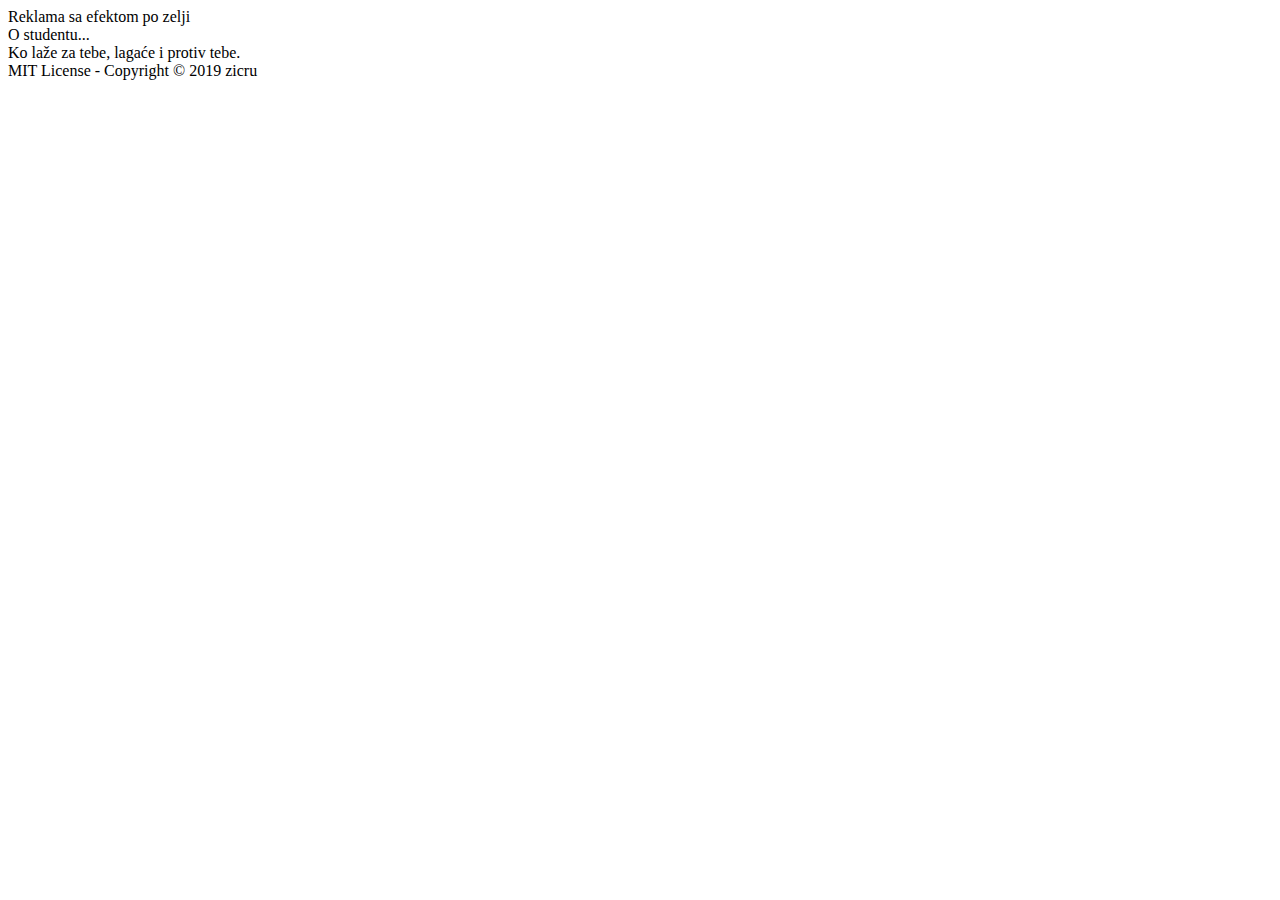
==== index.html @ 58becf96 "Initial file structure, umotvorine logic" ====
<!doctype html>
<html lang="en">
<head>
    <meta charset="UTF-8">
    <meta name="viewport"
          content="width=device-width, user-scalable=no, initial-scale=1.0, maximum-scale=1.0, minimum-scale=1.0">
    <meta http-equiv="X-UA-Compatible" content="ie=edge">
    <title>SKI Projekat</title>
</head>
<body>
    <header>
        Reklama sa efektom po zelji
    </header>
    <section class="about">
        O studentu...
    </section>
    <article class="umotvorine">

    </article>
    <footer>
        MIT License - Copyright &copy; 2019 zicru
    </footer>

    <script src="js/index.js"></script>
</body>
</html>
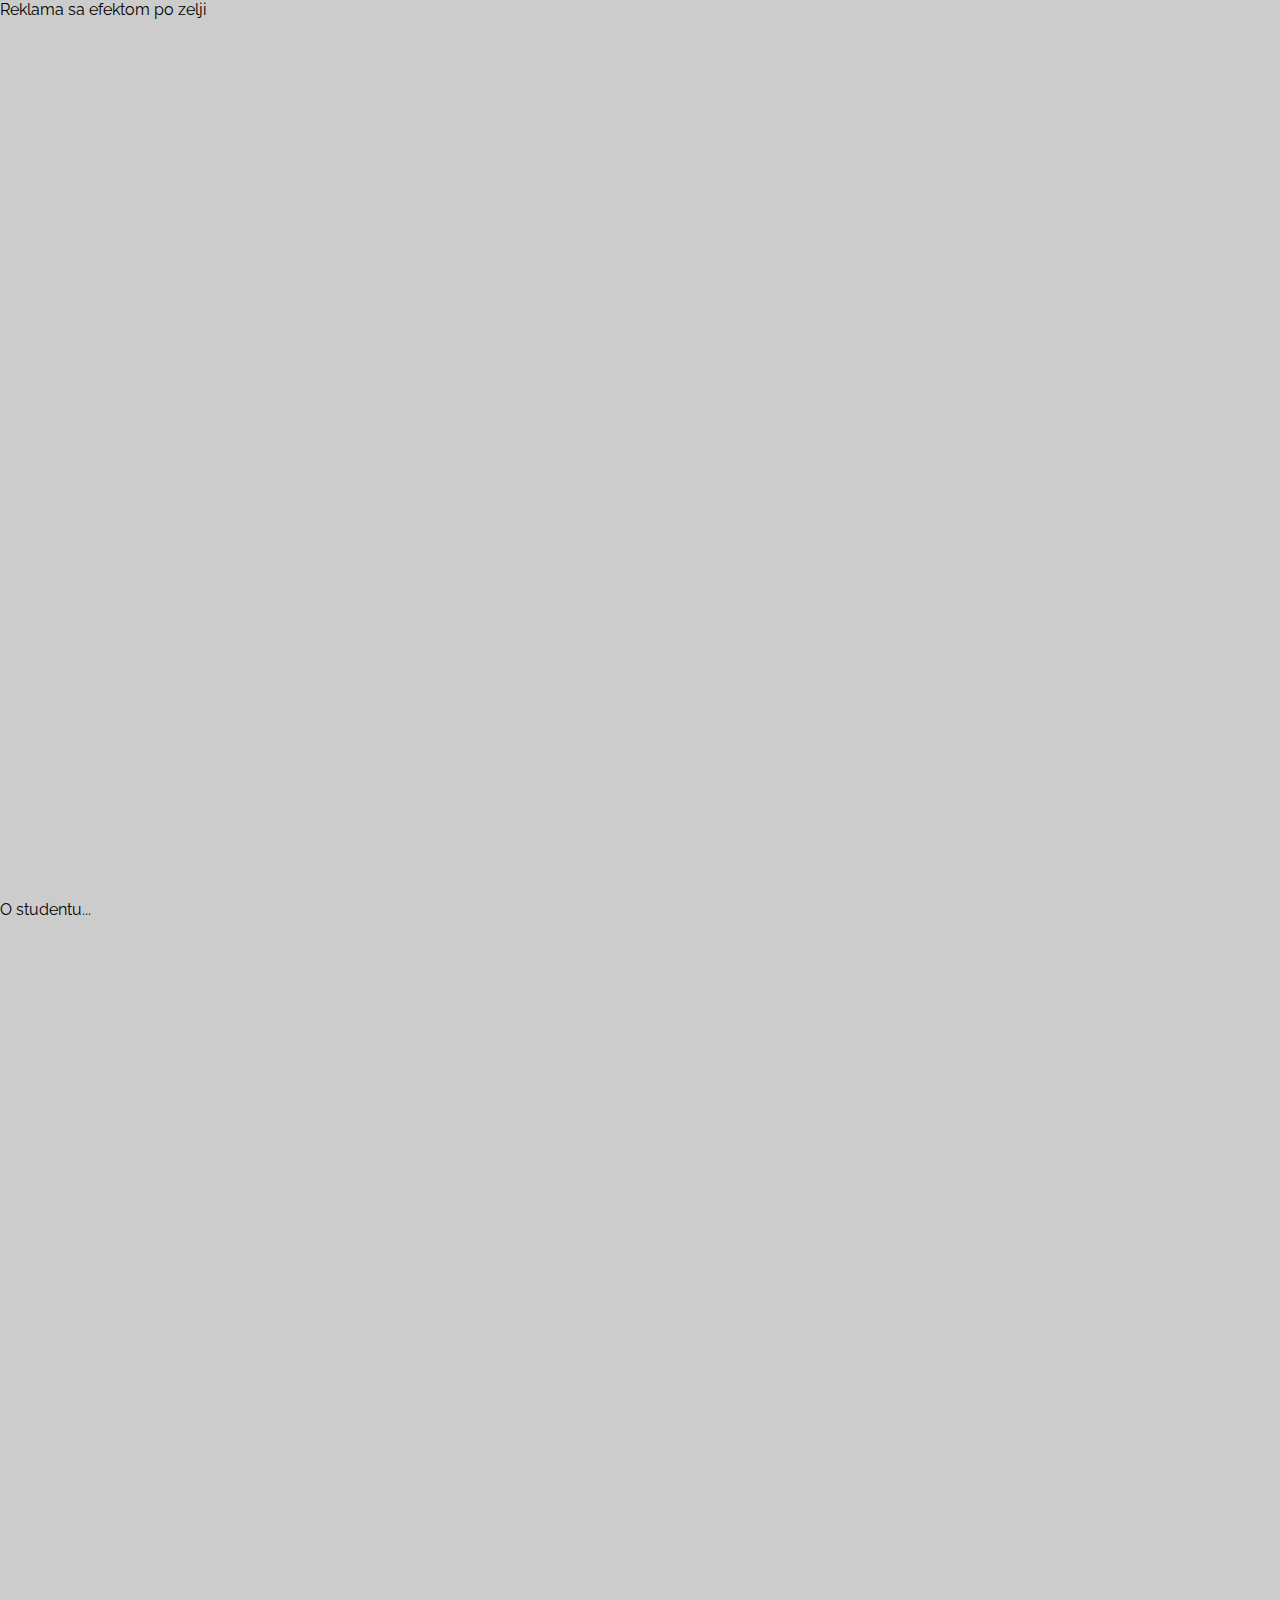
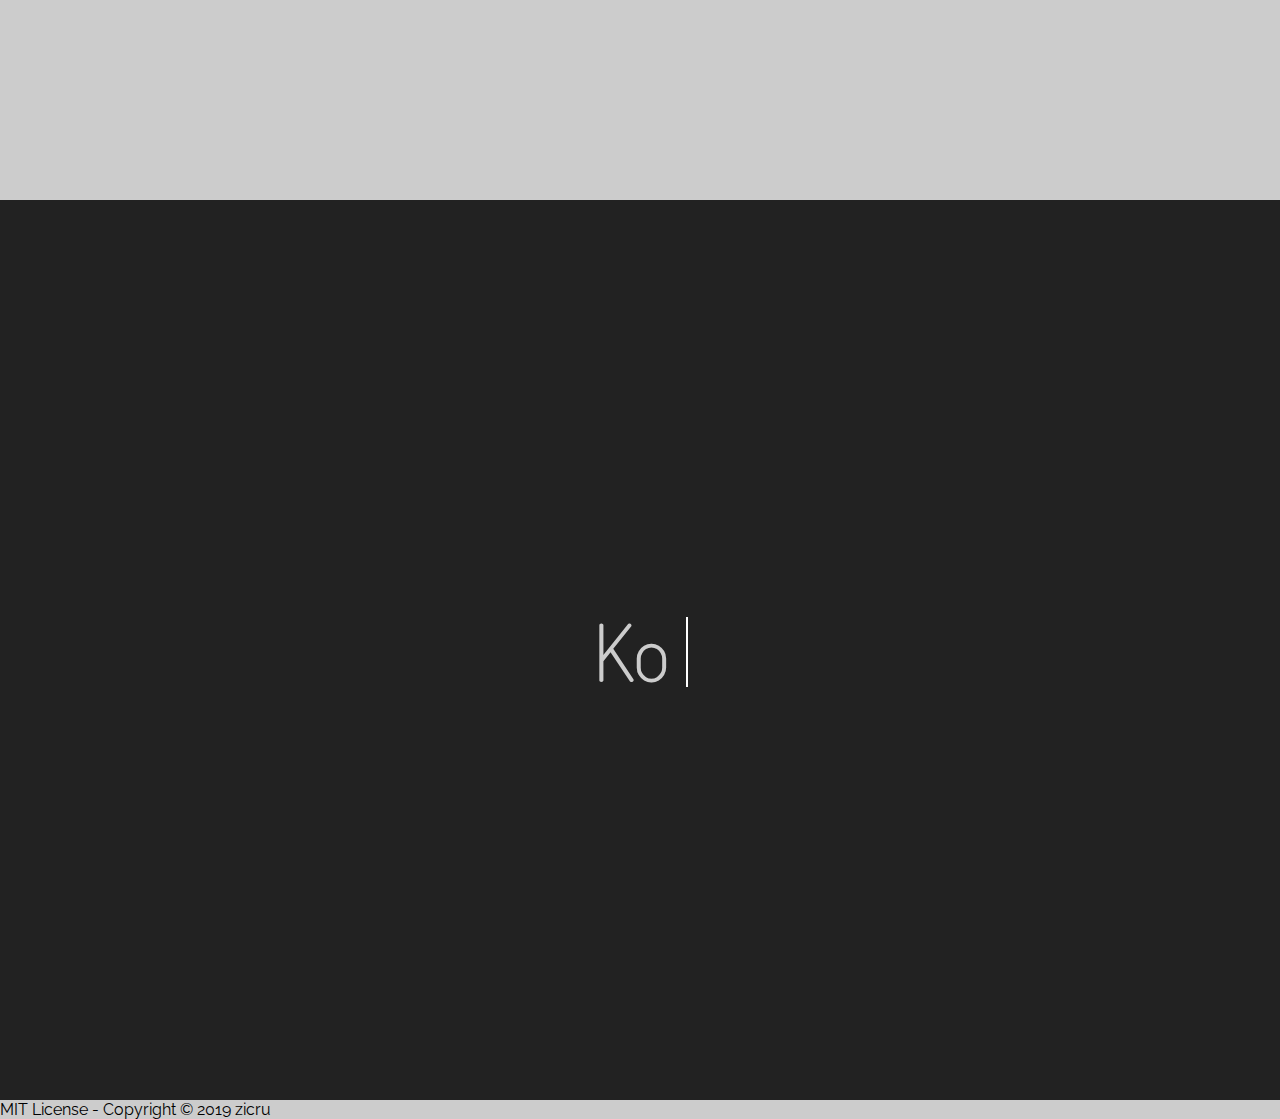
==== commit b55db7b1: "Umotvorine finished for now" ====
--- a/index.html
+++ b/index.html
@@ -6,9 +6,13 @@
           content="width=device-width, user-scalable=no, initial-scale=1.0, maximum-scale=1.0, minimum-scale=1.0">
     <meta http-equiv="X-UA-Compatible" content="ie=edge">
     <title>SKI Projekat</title>
+
+    <link href="https://fonts.googleapis.com/css?family=Dosis:300|Raleway&display=swap" rel="stylesheet">
+
+    <link rel="stylesheet" href="css/main.css">
 </head>
 <body>
-    <header>
+    <header class="header">
         Reklama sa efektom po zelji
     </header>
     <section class="about">
--- a/css/main.css
+++ b/css/main.css
@@ -0,0 +1,117 @@
+html, body {
+    margin: 0;
+    padding: 0;
+    box-sizing: border-box;
+    font-family: 'Raleway', sans-serif;
+    background-color: #cccccc;
+}
+
+*,
+*::before,
+*::after {
+    box-sizing: inherit;
+}
+
+.header,
+.about,
+.umotvorine {
+    height: 100vh;
+}
+
+
+/* UMOTVOINE */
+.umotvorine {
+    display: flex;
+    align-items: center;
+    justify-content: center;
+    background-color: #222222;
+}
+
+.umotvorine-heading {
+    position: relative;
+    text-align: center;
+    font-size: 5em;
+    font-family: 'Dosis', sans-serif;
+    font-weight: 300;
+    width: 100%;
+    color: #ccc;
+    animation: headingEntry 1.5s linear, headingEntry 1s linear reverse;
+    animation-delay: 0s, 9s;
+}
+
+.umotvorine-heading::after {
+    content: " ";
+    position: absolute;
+    left: 0;
+    bottom: -10px;
+    height: 5px;
+    animation: umotvorineLoader 10s linear;
+    background-image: linear-gradient(to right, transparent, #FF7800);
+    border-top-right-radius: 3px;
+    border-bottom-right-radius: 3px;
+}
+
+.typing-indicator {
+    display: inline-block;
+    height: calc(1em - 10px);
+    width: 2px;
+    background-color: #fff;
+
+    position: relative;
+    top: 5px;
+
+    animation: blink 1s linear infinite;
+}
+
+@keyframes blink {
+    0% {
+        opacity: 0;
+    }
+
+    10% {
+        opacity: 1;
+    }
+
+    30% {
+        opacity: 0;
+    }
+
+    100% {
+        opacity: 0;
+    }
+}
+
+@keyframes headingEntry {
+    0% {
+        opacity: 0;
+    }
+
+    100% {
+        opacity: 1;
+    }
+}
+
+@keyframes umotvorineLoader {
+    0% {
+        width: 0;
+    }
+
+    100% {
+        width: 100%;
+    }
+}
+
+
+
+
+
+
+
+
+
+
+
+
+
+
+
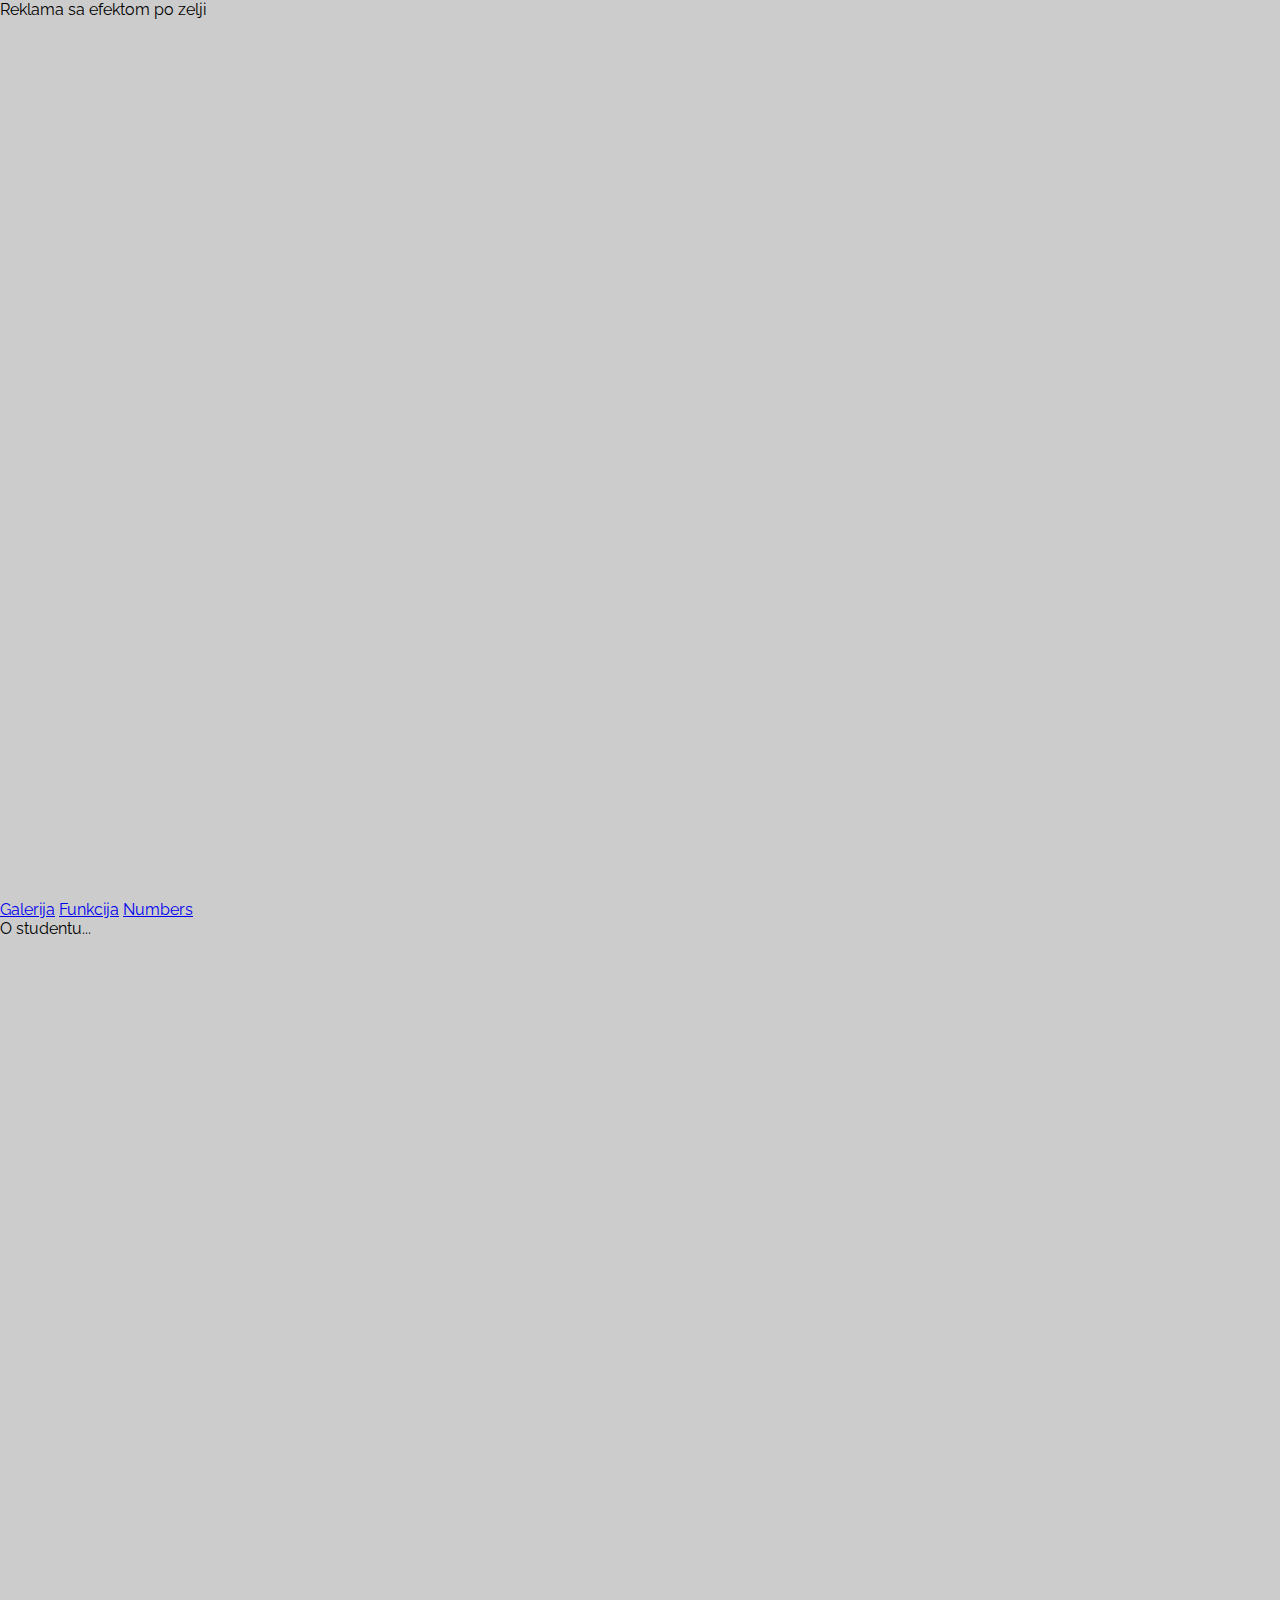
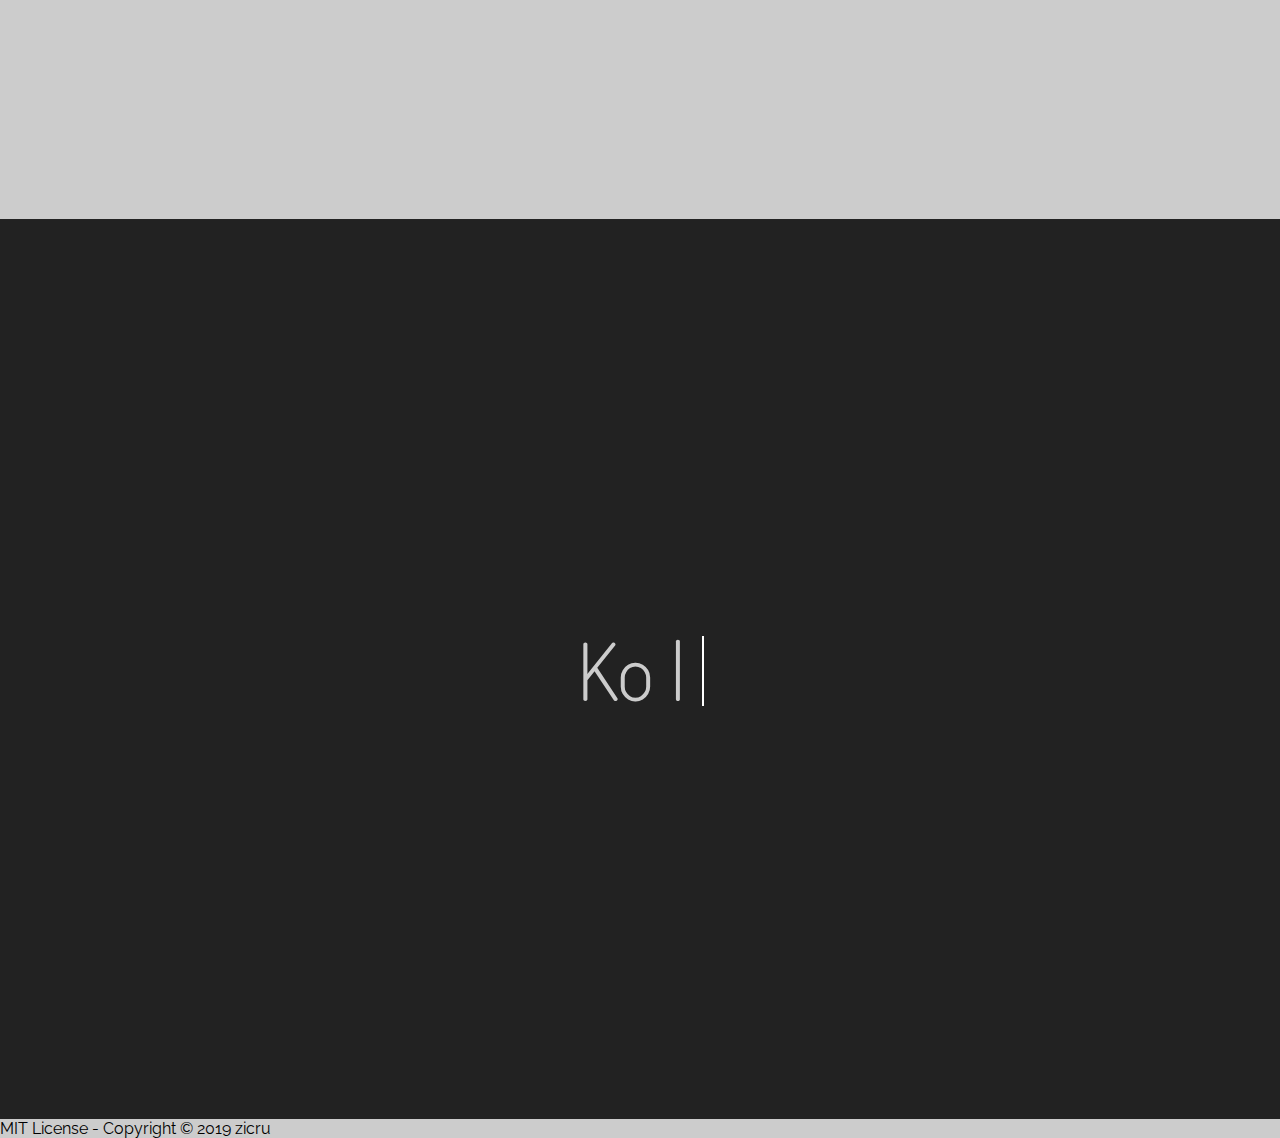
==== commit e15b532f: "Numbers progress" ====
--- a/index.html
+++ b/index.html
@@ -15,6 +15,11 @@
     <header class="header">
         Reklama sa efektom po zelji
     </header>
+    <nav>
+        <a href="pages/gallery.html">Galerija</a>
+        <a href="pages/function.html">Funkcija</a>
+        <a href="pages/numbers.html">Numbers</a>
+    </nav>
     <section class="about">
         O studentu...
     </section>
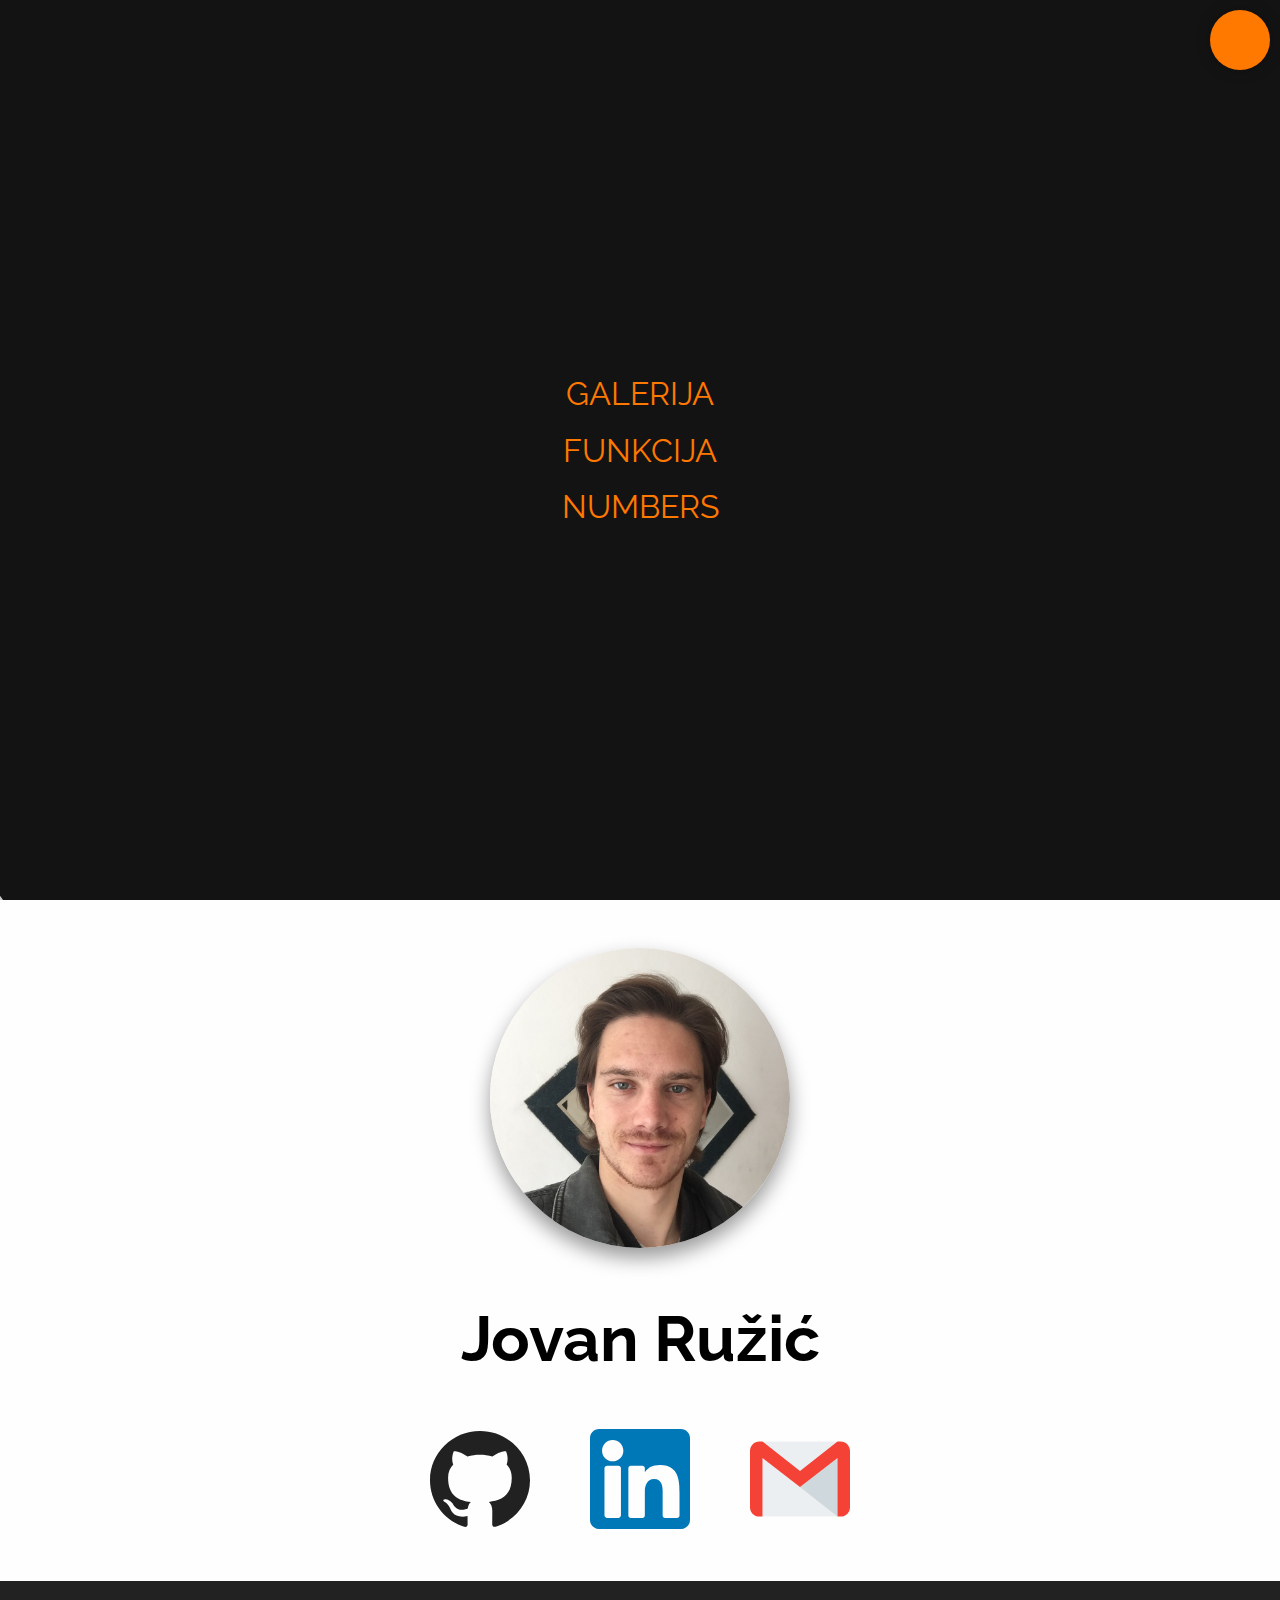
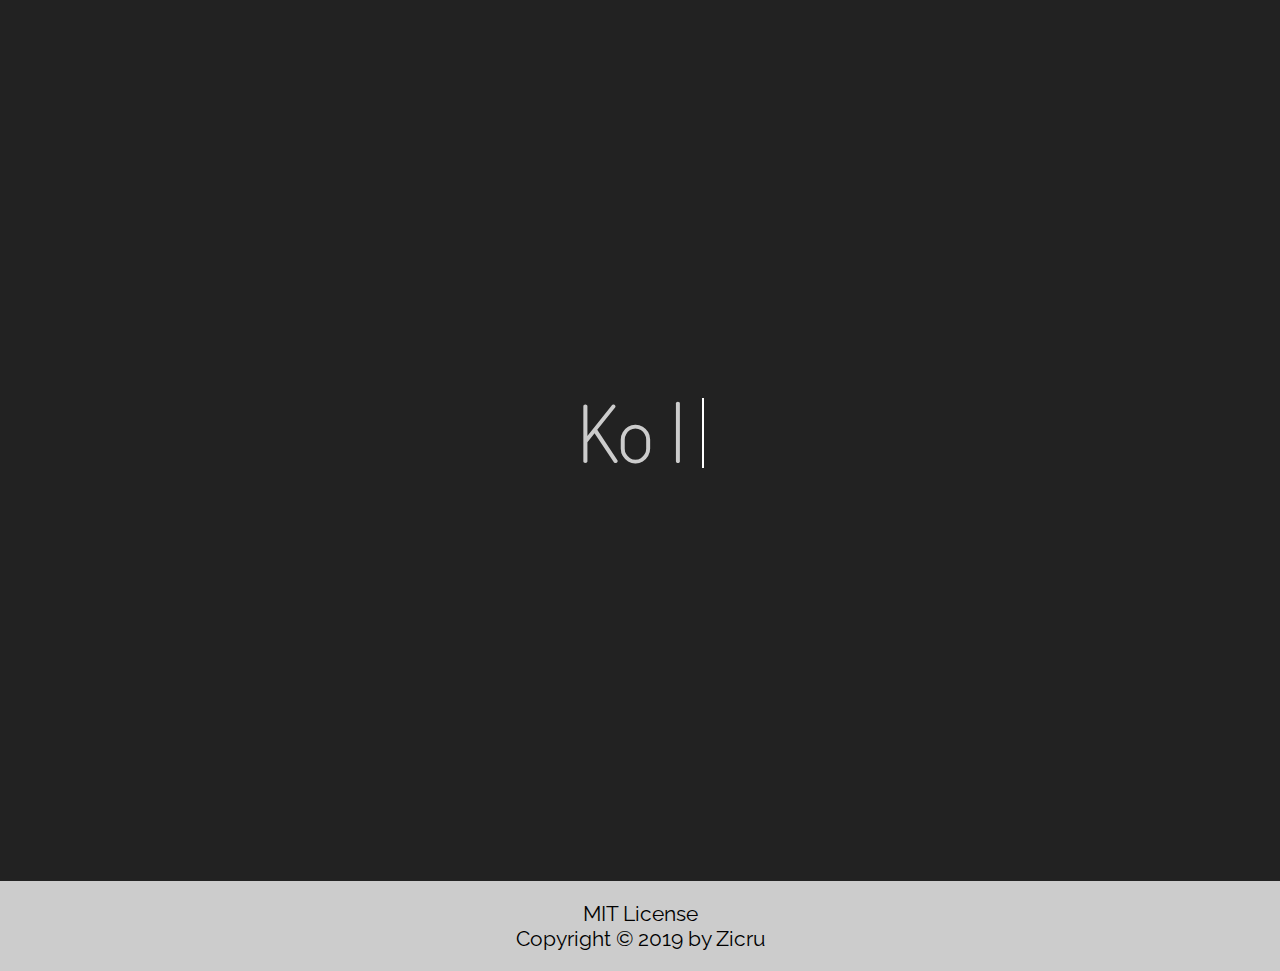
==== commit 2eb6bc06: "Index progress" ====
--- a/index.html
+++ b/index.html
@@ -7,7 +7,7 @@
     <meta http-equiv="X-UA-Compatible" content="ie=edge">
     <title>SKI Projekat</title>
 
-    <link href="https://fonts.googleapis.com/css?family=Dosis:300|Raleway&display=swap" rel="stylesheet">
+    <link href="https://fonts.googleapis.com/css?family=Dosis:300|Raleway:400,700|Bilbo+Swash+Caps&display=swap" rel="stylesheet">
 
     <link rel="stylesheet" href="css/main.css">
 </head>
@@ -15,19 +15,47 @@
     <header class="header">
         Reklama sa efektom po zelji
     </header>
-    <nav>
-        <a href="pages/gallery.html">Galerija</a>
-        <a href="pages/function.html">Funkcija</a>
-        <a href="pages/numbers.html">Numbers</a>
+    <nav class="page-navigation">
+        <div class="toggle active">
+            <div class="line"></div>
+            <div class="line"></div>
+            <div class="line"></div>
+        </div>
+        <div class="nav-menu active">
+            <a href="pages/gallery.html">Galerija</a>
+            <a href="pages/function.html">Funkcija</a>
+            <a href="pages/numbers.html">Numbers</a>
+        </div>
     </nav>
     <section class="about">
-        O studentu...
+        <div class="container">
+            <div class="about-data">
+                <div class="avatar">
+                    <img src="img/IMG_0877.jpeg" alt="" id="avatar">
+                    <div class="hidden">
+                        <p>"Keep calm and use flexbox"</p>
+                    </div>
+                </div>
+                <h2>Jovan Ružić</h2>
+            </div>
+            <div class="about-links">
+                <a href="https://github.com/zicru" target="_blank">
+                    <img src="img/github.svg" alt="">
+                </a>
+                <a href="https://www.linkedin.com/in/jruzic/" target="_blank">
+                    <img src="img/linkedin.svg" alt="">
+                </a>
+                <a href="mailto:ruzicjovan96@gmail.com" target="_blank">
+                    <img src="img/gmail.svg" alt="">
+                </a>
+            </div>
+        </div>
     </section>
     <article class="umotvorine">
 
     </article>
     <footer>
-        MIT License - Copyright &copy; 2019 zicru
+        MIT License <br> Copyright &copy; 2019 by Zicru
     </footer>
 
     <script src="js/index.js"></script>
--- a/css/main.css
+++ b/css/main.css
@@ -63,6 +63,157 @@
     animation: blink 1s linear infinite;
 }
 
+/* ABOUT ( "STUDENT" (lol) )*/
+.about {
+    background-color: #fefefe;
+    height: unset;
+    padding: 3em;
+}
+
+.about-data {
+    display: flex;
+    flex-direction: column;
+    align-items: center;
+}
+
+.about-data .avatar {
+    perspective: 1200px;
+    position: relative;
+
+    width: 300px;
+    height: 300px;
+
+    box-shadow: 0 10px 20px 0 rgba(0,0,0,.4);
+    border-radius: 50%;
+
+    cursor: pointer;
+}
+
+.about-data .hidden {
+    position: absolute;
+    top: 0;
+    left: 0;
+    width: 100%;
+    height: 100%;
+    display: flex;
+    align-items: center;
+    justify-content: center;
+    padding: 3em;
+    z-index: 1;
+}
+
+.hidden p {
+    text-align: center;
+    font-size: 2.6em;
+    font-family: 'Bilbo Swash Caps', cursive;
+}
+
+.about-data img {
+    position: relative;
+    width: 100%;
+    height: 100%;
+    object-fit: cover;
+    border-radius: 50%;
+    transition: all .7s ease-out;
+    transform-origin: left center;
+    z-index: 2;
+    backface-visibility: hidden;
+}
+
+.about-data .avatar:hover img {
+    transform: rotateY(-79deg);
+}
+
+
+.about-data h2 {
+    font-size: 4em;
+    font-weight: 700;
+}
+
+.about-links {
+    display: flex;
+    justify-content: center;
+}
+
+.about-links a {
+    text-decoration: none;
+    outline: none;
+    margin: 0 30px;
+}
+
+.about-links img {
+    width: 100px;
+    height: 100px;
+    transition: all .1s ease-out;
+}
+
+.about-links a:hover img {
+    transform: scale(1.1);
+}
+
+/* NAVIGATION */
+
+.nav-menu {
+    position: fixed;
+    top: 0;
+    left: 0;
+    width: 100%;
+    height: 100vh;
+    clip-path: circle(0% at 100% 0);
+    transition: all .6s ease-in-out;
+
+    display: flex;
+    flex-direction: column;
+    align-items: center;
+    justify-content: center;
+    background-color: #131313;
+
+    z-index: 1000;
+}
+
+.nav-menu.active {
+    clip-path: circle(141.2% at 100% 0);
+}
+
+.nav-menu a {
+    font-size: 2em;
+    text-transform: uppercase;
+    text-decoration: none;
+    color: #FF7800;
+    padding: .3em;
+
+    transition: all .2s ease-out;
+}
+
+.nav-menu a:hover {
+    transform: scale(1.3);
+}
+
+.page-navigation .toggle {
+    width: 60px;
+    height: 60px;
+    background-color: #FF7800;
+    border-radius: 50%;
+    box-shadow: 0 0 15px 0 rgba(0,0,0,.2);
+
+    position: fixed;
+    top: 10px;
+    right: 10px;
+
+    cursor: pointer;
+    z-index: 1001;
+}
+
+/* FOOTER */
+
+footer {
+    display: flex;
+    justify-content: center;
+    padding: 20px 0;
+    font-size: 1.3em;
+    text-align: center;
+}
+
 @keyframes blink {
     0% {
         opacity: 0;
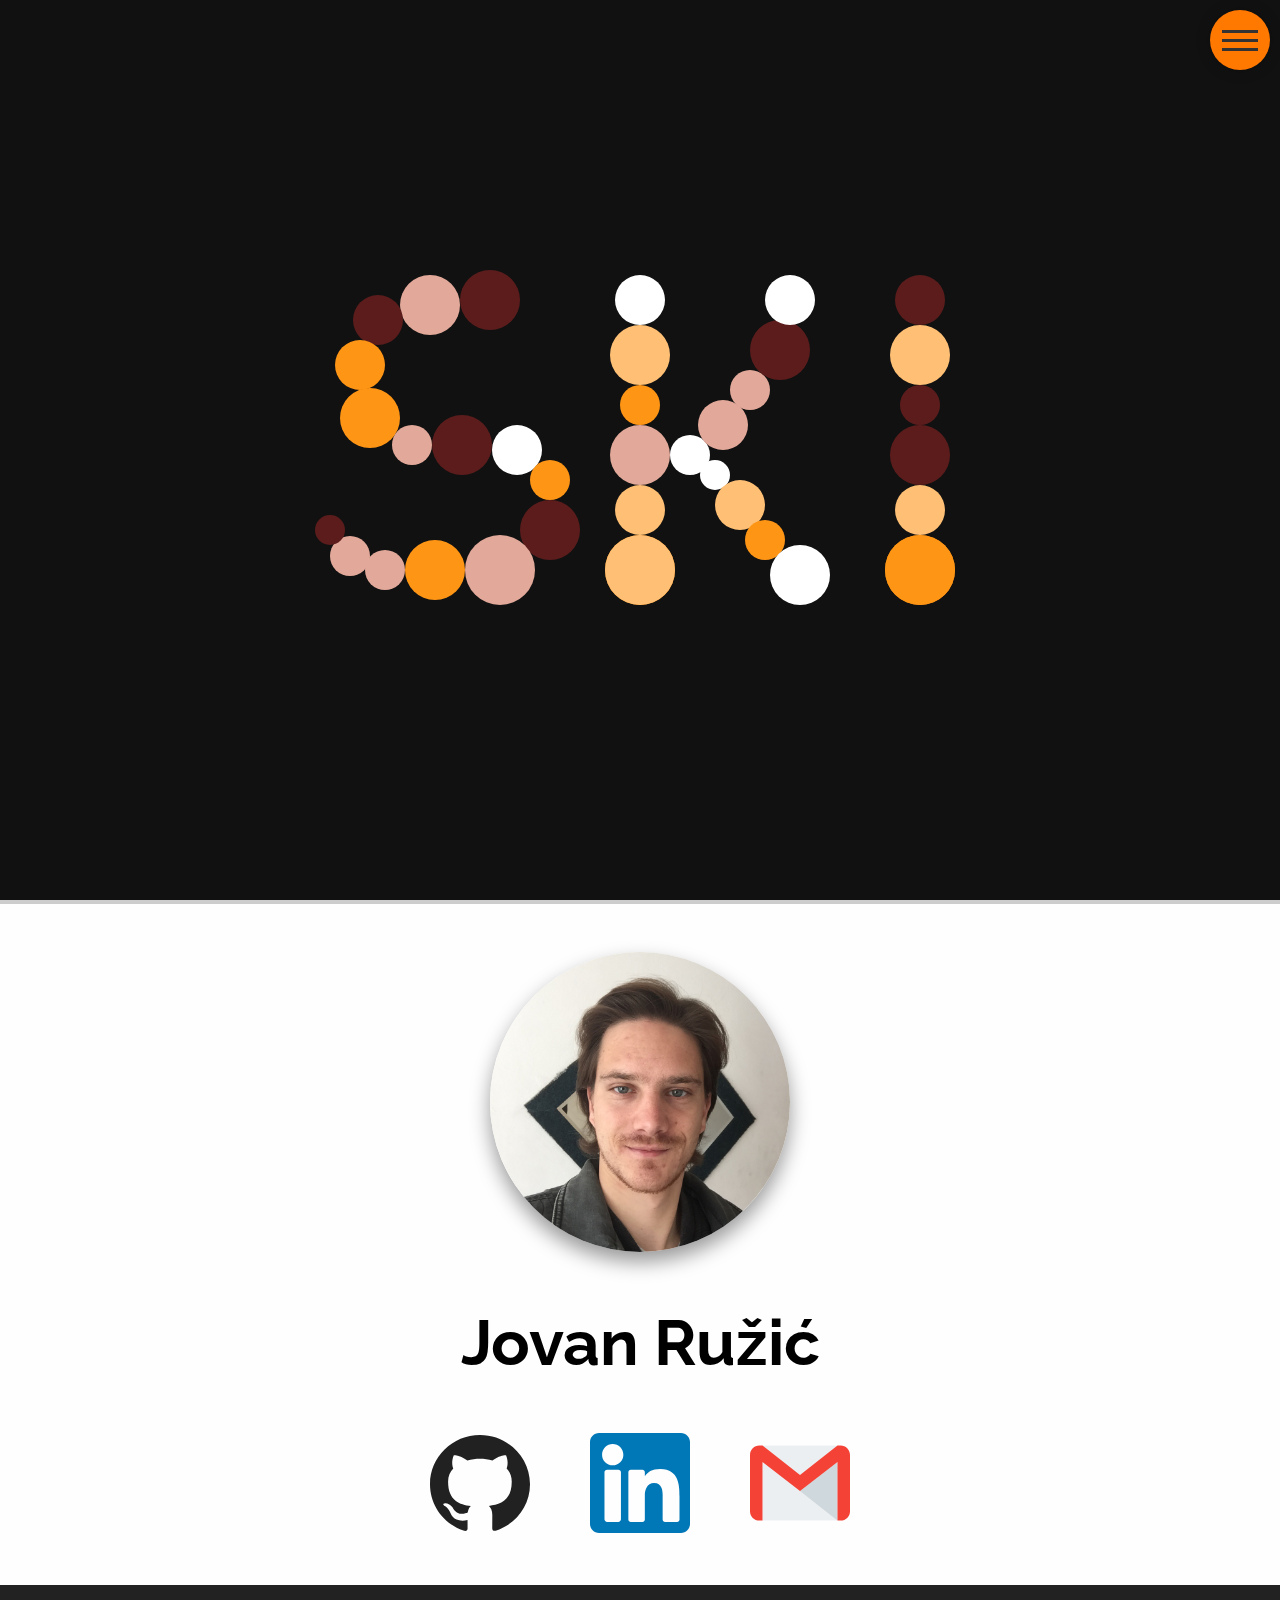
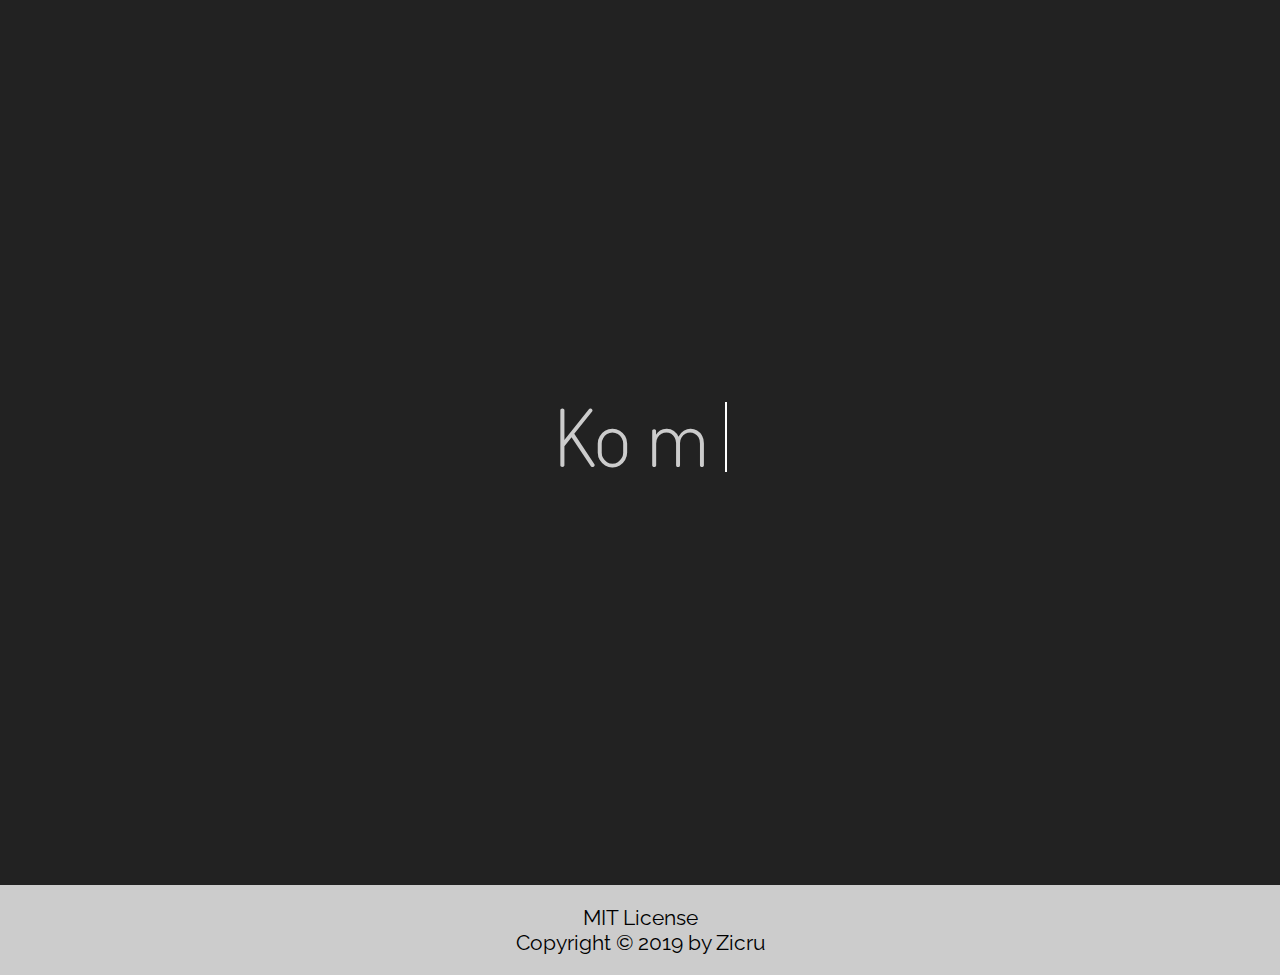
==== commit 3f536670: "Index done + Started gallery" ====
--- a/index.html
+++ b/index.html
@@ -12,16 +12,16 @@
     <link rel="stylesheet" href="css/main.css">
 </head>
 <body>
-    <header class="header">
-        Reklama sa efektom po zelji
-    </header>
+    <canvas class="header">
+        Your browser doesn't support canvas!
+    </canvas>
     <nav class="page-navigation">
-        <div class="toggle active">
+        <div class="toggle">
             <div class="line"></div>
             <div class="line"></div>
             <div class="line"></div>
         </div>
-        <div class="nav-menu active">
+        <div class="nav-menu">
             <a href="pages/gallery.html">Galerija</a>
             <a href="pages/function.html">Funkcija</a>
             <a href="pages/numbers.html">Numbers</a>
@@ -59,5 +59,6 @@
     </footer>
 
     <script src="js/index.js"></script>
+    <script src="js/header.js"></script>
 </body>
 </html>--- a/css/main.css
+++ b/css/main.css
@@ -4,6 +4,7 @@
     box-sizing: border-box;
     font-family: 'Raleway', sans-serif;
     background-color: #cccccc;
+    overflow-x: hidden;
 }
 
 *,
@@ -18,6 +19,12 @@
     height: 100vh;
 }
 
+/* HEADER */
+
+.header {
+    overflow: hidden;
+    background-color: #111111;
+}
 
 /* UMOTVOINE */
 .umotvorine {
@@ -202,6 +209,33 @@
 
     cursor: pointer;
     z-index: 1001;
+
+    display: flex;
+    flex-direction: column;
+    align-items: center;
+    justify-content: center;
+
+    overflow: hidden;
+}
+
+.page-navigation .toggle .line {
+    height: 3px;
+    width: 60%;
+    background-color: #333;
+    margin: 3px 0;
+    position: relative;
+    transform-origin: center;
+    transition: all .3s ease-in-out;
+}
+
+.page-navigation .toggle.active .line:first-child {
+    transform: translateY(9px) rotateZ(45deg);
+}
+.page-navigation .toggle.active .line:last-child {
+    transform: translateY(-9px) rotateZ(-45deg);
+}
+.page-navigation .toggle.active .line:nth-child(2) {
+    transform: translateX(100px);
 }
 
 /* FOOTER */
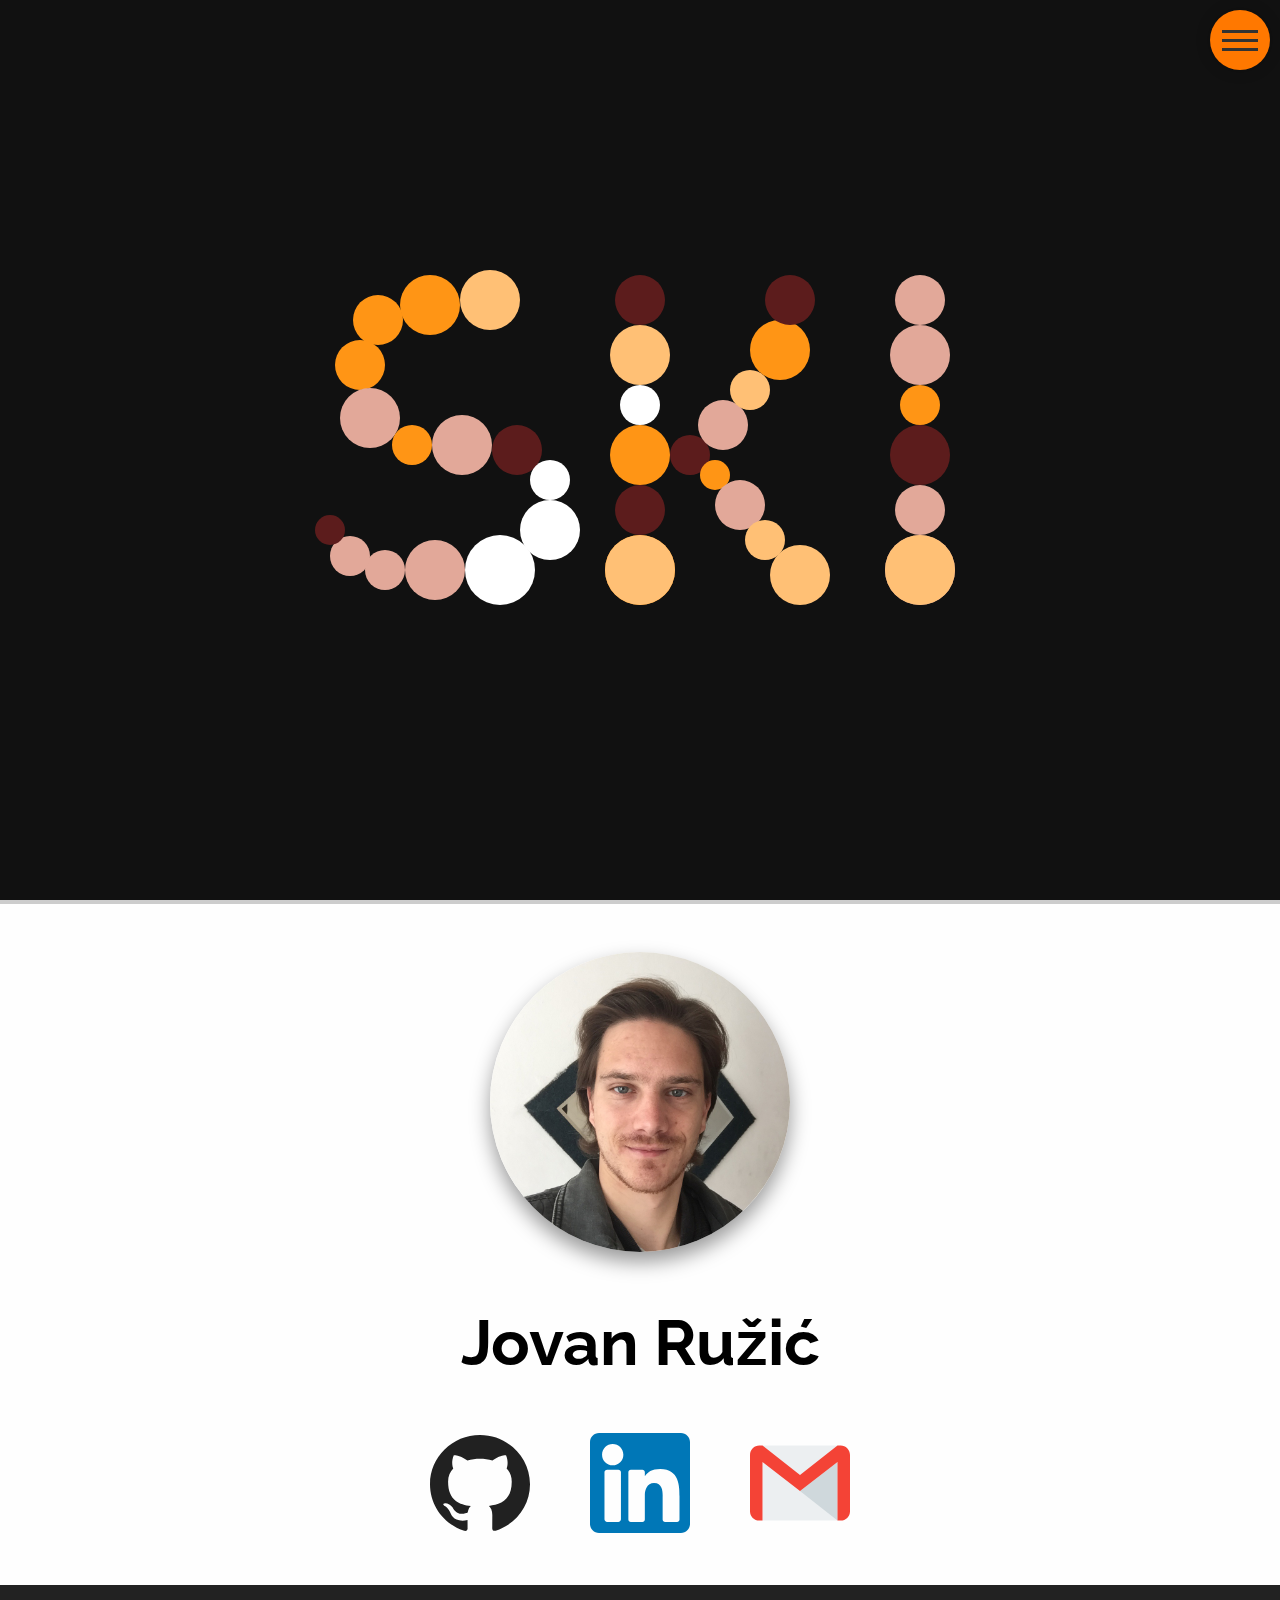
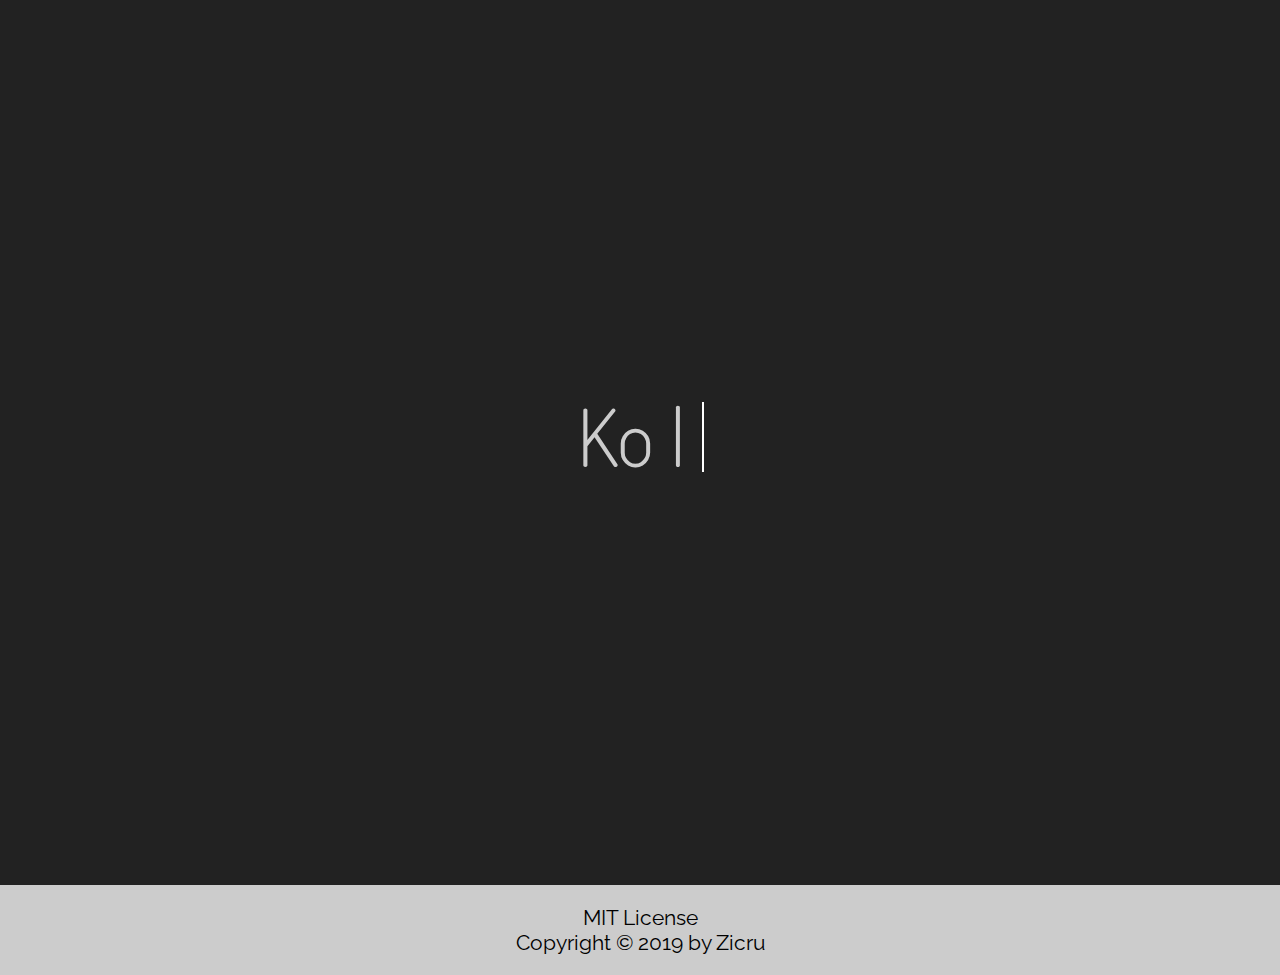
==== commit 358fb2fb: "Gallery done, started work on ordering" ====
--- a/index.html
+++ b/index.html
@@ -22,9 +22,10 @@
             <div class="line"></div>
         </div>
         <div class="nav-menu">
+            <a href="index.html">Početna</a>
             <a href="pages/gallery.html">Galerija</a>
-            <a href="pages/function.html">Funkcija</a>
-            <a href="pages/numbers.html">Numbers</a>
+            <a href="pages/ordering.html">Poručivanje hrane</a>
+            <a href="pages/numbers.html">Brojevi</a>
         </div>
     </nav>
     <section class="about">
@@ -58,6 +59,7 @@
         MIT License <br> Copyright &copy; 2019 by Zicru
     </footer>
 
+    <script src="js/common.js"></script>
     <script src="js/index.js"></script>
     <script src="js/header.js"></script>
 </body>
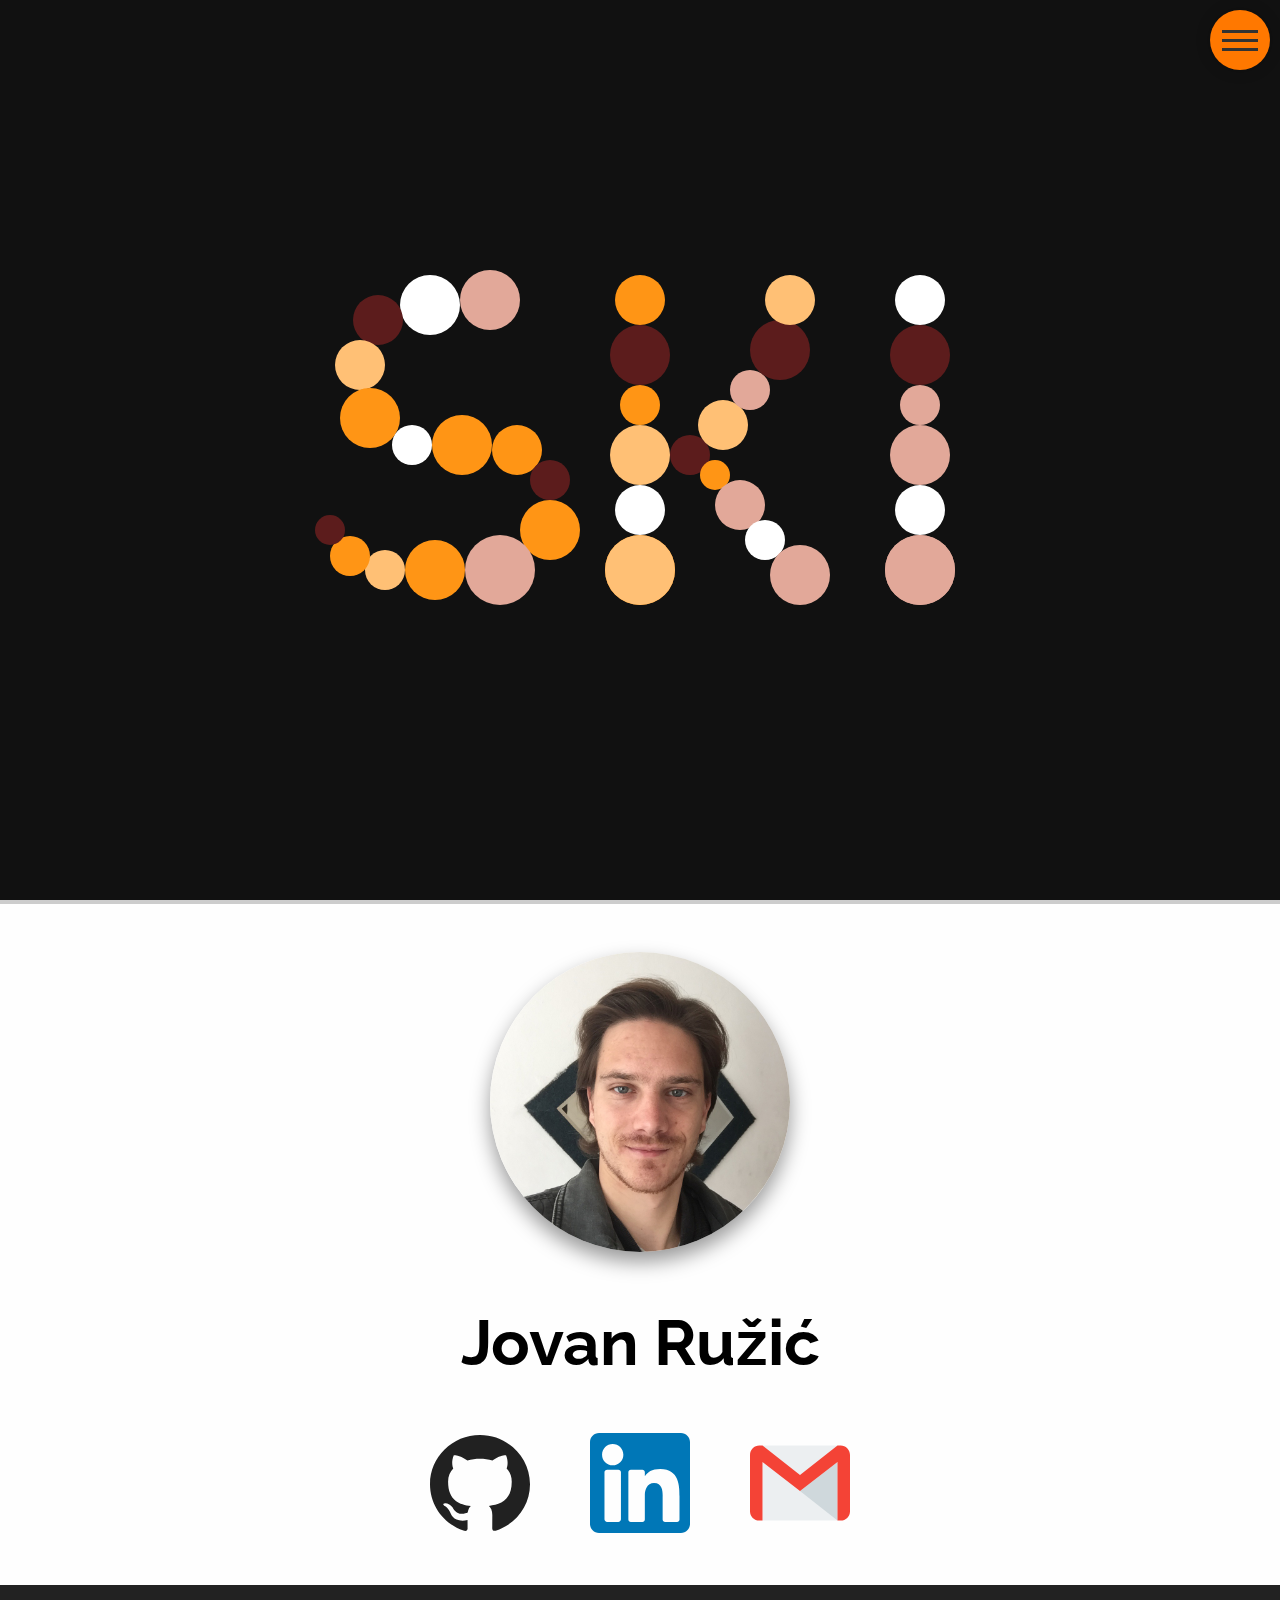
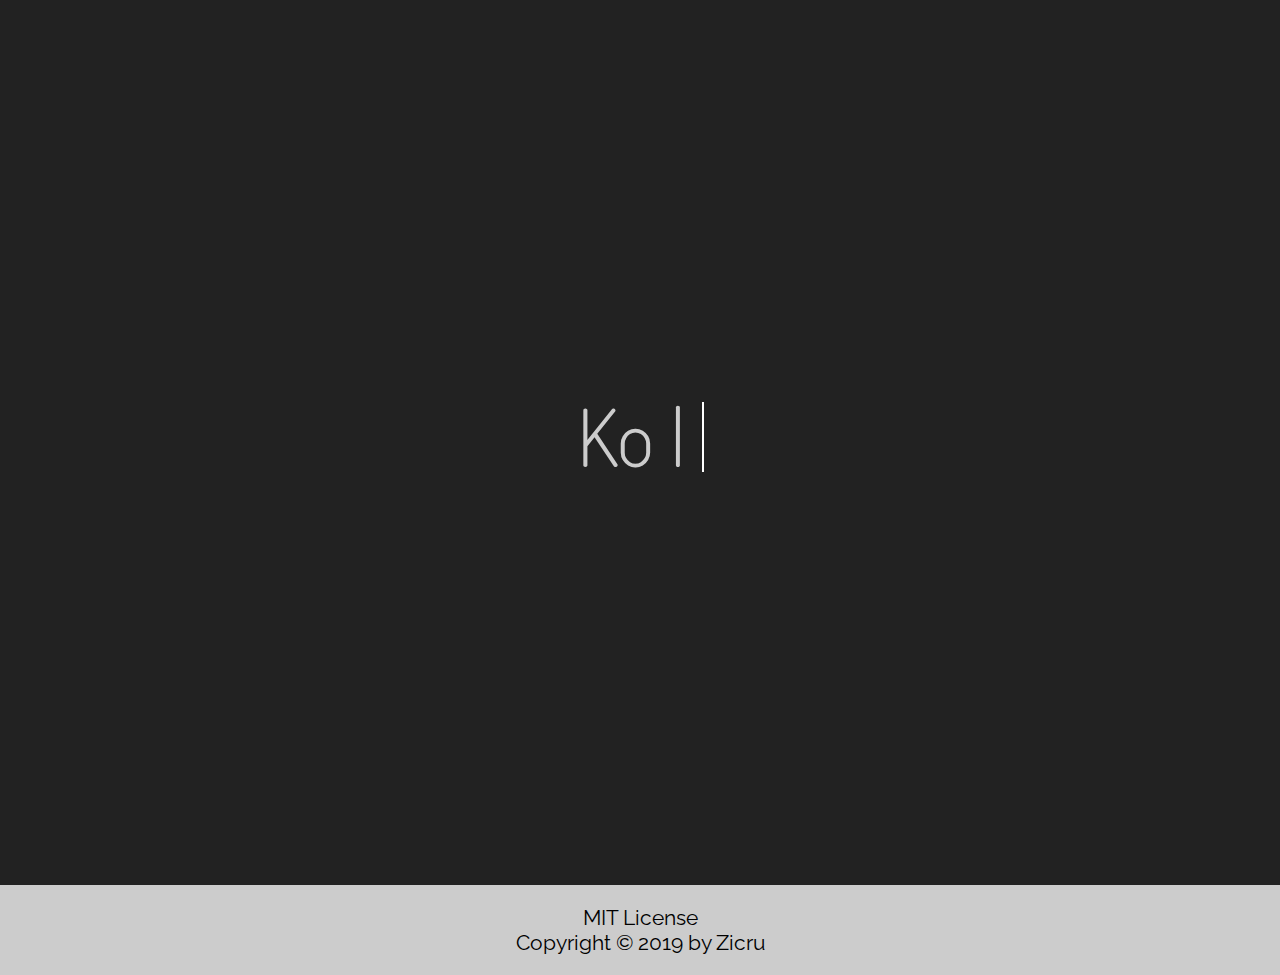
==== commit 40d5aec1: "CSS File structure modifications" ====
--- a/index.html
+++ b/index.html
@@ -9,7 +9,8 @@
 
     <link href="https://fonts.googleapis.com/css?family=Dosis:300|Raleway:400,700|Bilbo+Swash+Caps&display=swap" rel="stylesheet">
 
-    <link rel="stylesheet" href="css/main.css">
+    <link rel="stylesheet" href="css/common.css">
+    <link rel="stylesheet" href="css/index.css">
 </head>
 <body>
     <canvas class="header">
--- a/css/common.css
+++ b/css/common.css
@@ -0,0 +1,127 @@
+
+/* GENERAL STYLES */
+
+html, body {
+    margin: 0;
+    padding: 0;
+    box-sizing: border-box;
+    font-family: 'Raleway', sans-serif;
+    background-color: #cccccc;
+    overflow-x: hidden;
+}
+
+*,
+*::before,
+*::after {
+    box-sizing: inherit;
+}
+
+
+/* MODAL STYLES */
+
+.modal {
+    position: fixed;
+    top: 0;
+    left: 0;
+    width: 100%;
+    height: 100%;
+    background-color: transparent;
+
+    display: none;
+    align-items: center;
+    justify-content: center;
+
+    font-size: 2em;
+}
+
+.modal.active {
+    display: flex;
+}
+
+.modal-content {
+    background-color: #fff;
+    border-radius: 20px;
+    padding: 1em 2em;
+    box-shadow: 0 0 20px 5px rgba(0,0,0,.2);
+}
+
+
+/* NAVIGATION STYLES */
+
+.nav-menu {
+    position: fixed;
+    top: 0;
+    left: 0;
+    width: 100%;
+    height: 100vh;
+    clip-path: circle(0% at 100% 0);
+    transition: all .6s ease-in-out;
+
+    display: flex;
+    flex-direction: column;
+    align-items: center;
+    justify-content: center;
+    background-color: #131313;
+
+    z-index: 1000;
+}
+
+.nav-menu.active {
+    clip-path: circle(141.2% at 100% 0);
+}
+
+.nav-menu a {
+    font-size: 2em;
+    text-transform: uppercase;
+    text-decoration: none;
+    color: #FF7800;
+    padding: .3em;
+
+    transition: all .2s ease-out;
+}
+
+.nav-menu a:hover {
+    transform: scale(1.3);
+}
+
+.page-navigation .toggle {
+    width: 60px;
+    height: 60px;
+    background-color: #FF7800;
+    border-radius: 50%;
+    box-shadow: 0 0 15px 0 rgba(0,0,0,.2);
+
+    position: fixed;
+    top: 10px;
+    right: 10px;
+
+    cursor: pointer;
+    z-index: 1001;
+
+    display: flex;
+    flex-direction: column;
+    align-items: center;
+    justify-content: center;
+
+    overflow: hidden;
+}
+
+.page-navigation .toggle .line {
+    height: 3px;
+    width: 60%;
+    background-color: #333;
+    margin: 3px 0;
+    position: relative;
+    transform-origin: center;
+    transition: all .3s ease-in-out;
+}
+
+.page-navigation .toggle.active .line:first-child {
+    transform: translateY(9px) rotateZ(45deg);
+}
+.page-navigation .toggle.active .line:last-child {
+    transform: translateY(-9px) rotateZ(-45deg);
+}
+.page-navigation .toggle.active .line:nth-child(2) {
+    transform: translateX(100px);
+}--- a/css/index.css
+++ b/css/index.css
@@ -0,0 +1,207 @@
+.header,
+.about,
+.umotvorine {
+    height: 100vh;
+}
+
+/* HEADER */
+
+.header {
+    overflow: hidden;
+    background-color: #111111;
+}
+
+/* UMOTVOINE */
+.umotvorine {
+    display: flex;
+    align-items: center;
+    justify-content: center;
+    background-color: #222222;
+}
+
+.umotvorine-heading {
+    position: relative;
+    text-align: center;
+    font-size: 5em;
+    font-family: 'Dosis', sans-serif;
+    font-weight: 300;
+    width: 100%;
+    color: #ccc;
+    animation: headingEntry 1.5s linear, headingEntry 1s linear reverse;
+    animation-delay: 0s, 9s;
+}
+
+.umotvorine-heading::after {
+    content: " ";
+    position: absolute;
+    left: 0;
+    bottom: -10px;
+    height: 5px;
+    animation: umotvorineLoader 10s linear;
+    background-image: linear-gradient(to right, transparent, #FF7800);
+    border-top-right-radius: 3px;
+    border-bottom-right-radius: 3px;
+}
+
+.typing-indicator {
+    display: inline-block;
+    height: calc(1em - 10px);
+    width: 2px;
+    background-color: #fff;
+
+    position: relative;
+    top: 5px;
+
+    animation: blink 1s linear infinite;
+}
+
+/* ABOUT ( "STUDENT" (lol) )*/
+.about {
+    background-color: #fefefe;
+    height: unset;
+    padding: 3em;
+}
+
+.about-data {
+    display: flex;
+    flex-direction: column;
+    align-items: center;
+}
+
+.about-data .avatar {
+    perspective: 1200px;
+    position: relative;
+
+    width: 300px;
+    height: 300px;
+
+    box-shadow: 0 10px 20px 0 rgba(0,0,0,.4);
+    border-radius: 50%;
+
+    cursor: pointer;
+}
+
+.about-data .hidden {
+    position: absolute;
+    top: 0;
+    left: 0;
+    width: 100%;
+    height: 100%;
+    display: flex;
+    align-items: center;
+    justify-content: center;
+    padding: 3em;
+    z-index: 1;
+}
+
+.hidden p {
+    text-align: center;
+    font-size: 2.6em;
+    font-family: 'Bilbo Swash Caps', cursive;
+}
+
+.about-data img {
+    position: relative;
+    width: 100%;
+    height: 100%;
+    object-fit: cover;
+    border-radius: 50%;
+    transition: all .7s ease-out;
+    transform-origin: left center;
+    z-index: 2;
+    backface-visibility: hidden;
+}
+
+.about-data .avatar:hover img {
+    transform: rotateY(-79deg);
+}
+
+
+.about-data h2 {
+    font-size: 4em;
+    font-weight: 700;
+}
+
+.about-links {
+    display: flex;
+    justify-content: center;
+}
+
+.about-links a {
+    text-decoration: none;
+    outline: none;
+    margin: 0 30px;
+}
+
+.about-links img {
+    width: 100px;
+    height: 100px;
+    transition: all .1s ease-out;
+}
+
+.about-links a:hover img {
+    transform: scale(1.1);
+}
+
+/* FOOTER */
+
+footer {
+    display: flex;
+    justify-content: center;
+    padding: 20px 0;
+    font-size: 1.3em;
+    text-align: center;
+}
+
+@keyframes blink {
+    0% {
+        opacity: 0;
+    }
+
+    10% {
+        opacity: 1;
+    }
+
+    30% {
+        opacity: 0;
+    }
+
+    100% {
+        opacity: 0;
+    }
+}
+
+@keyframes headingEntry {
+    0% {
+        opacity: 0;
+    }
+
+    100% {
+        opacity: 1;
+    }
+}
+
+@keyframes umotvorineLoader {
+    0% {
+        width: 0;
+    }
+
+    100% {
+        width: 100%;
+    }
+}
+
+
+
+
+
+
+
+
+
+
+
+
+
+
+
